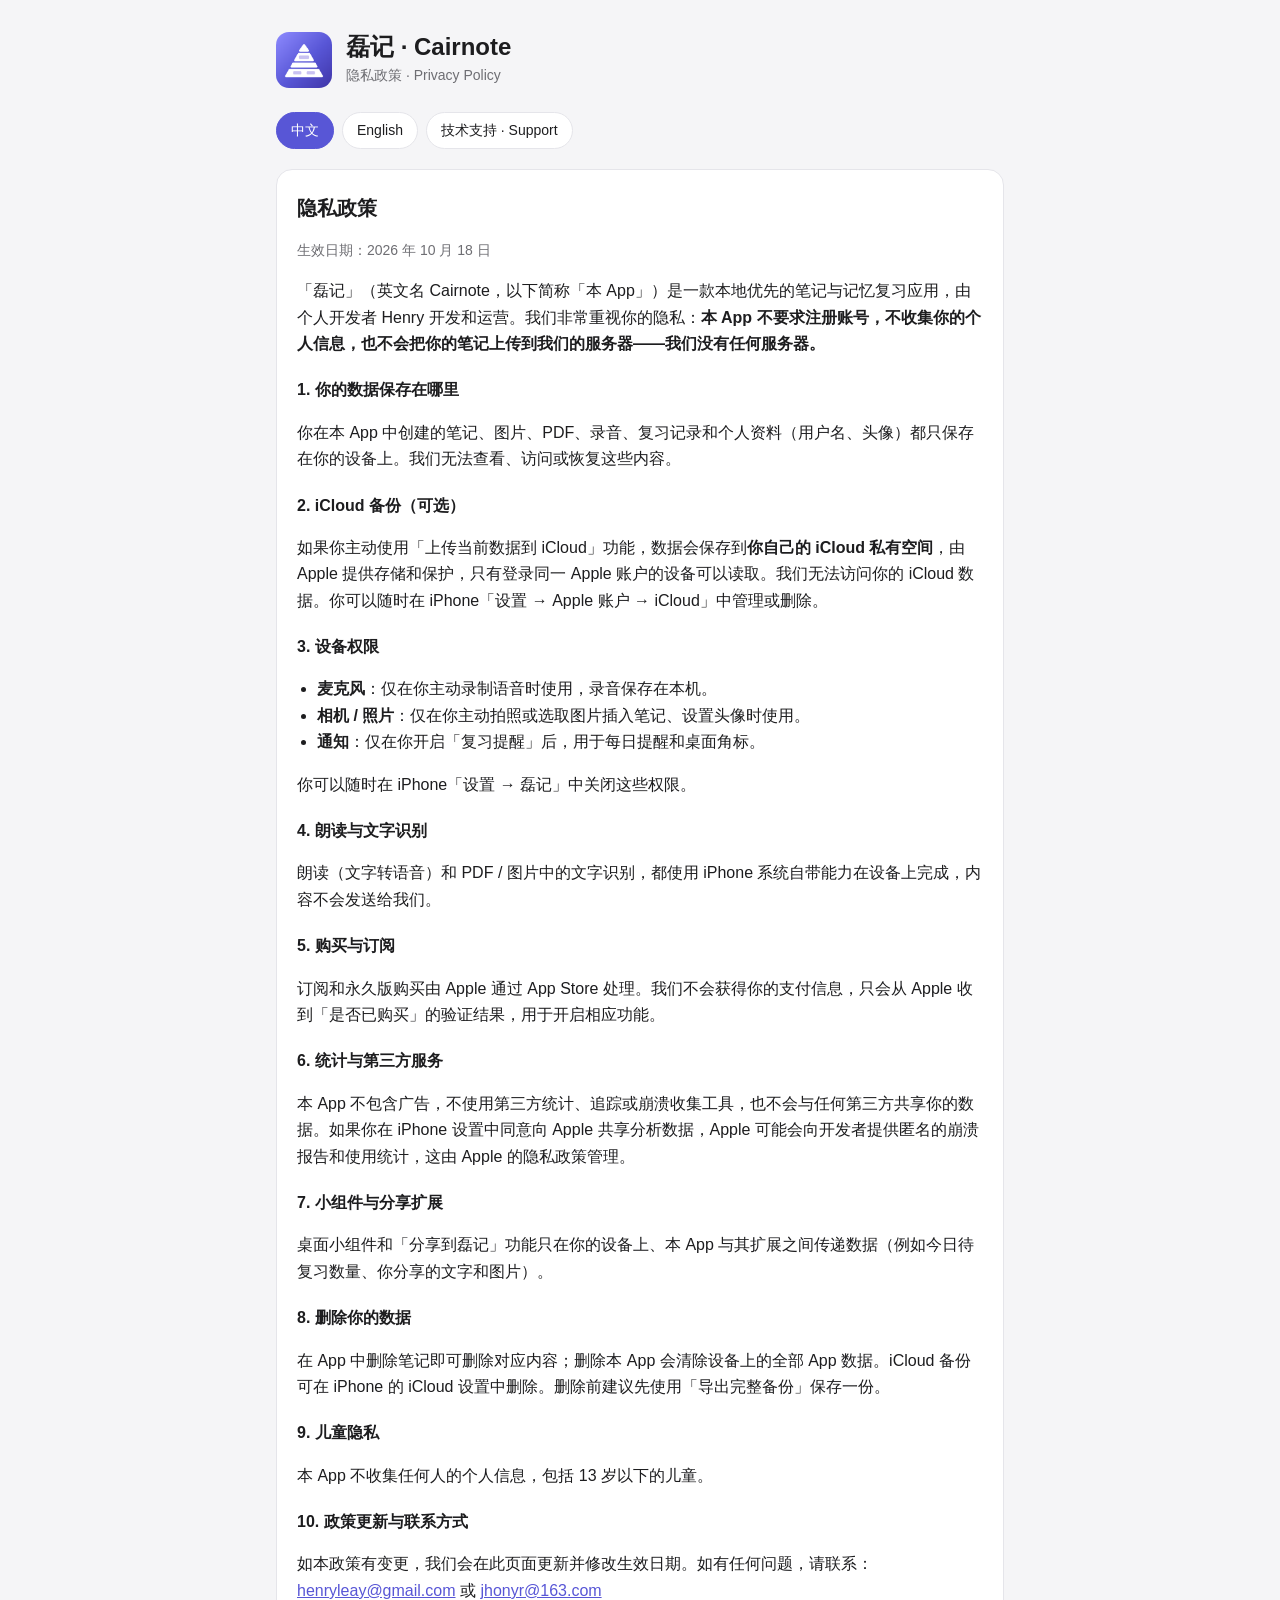
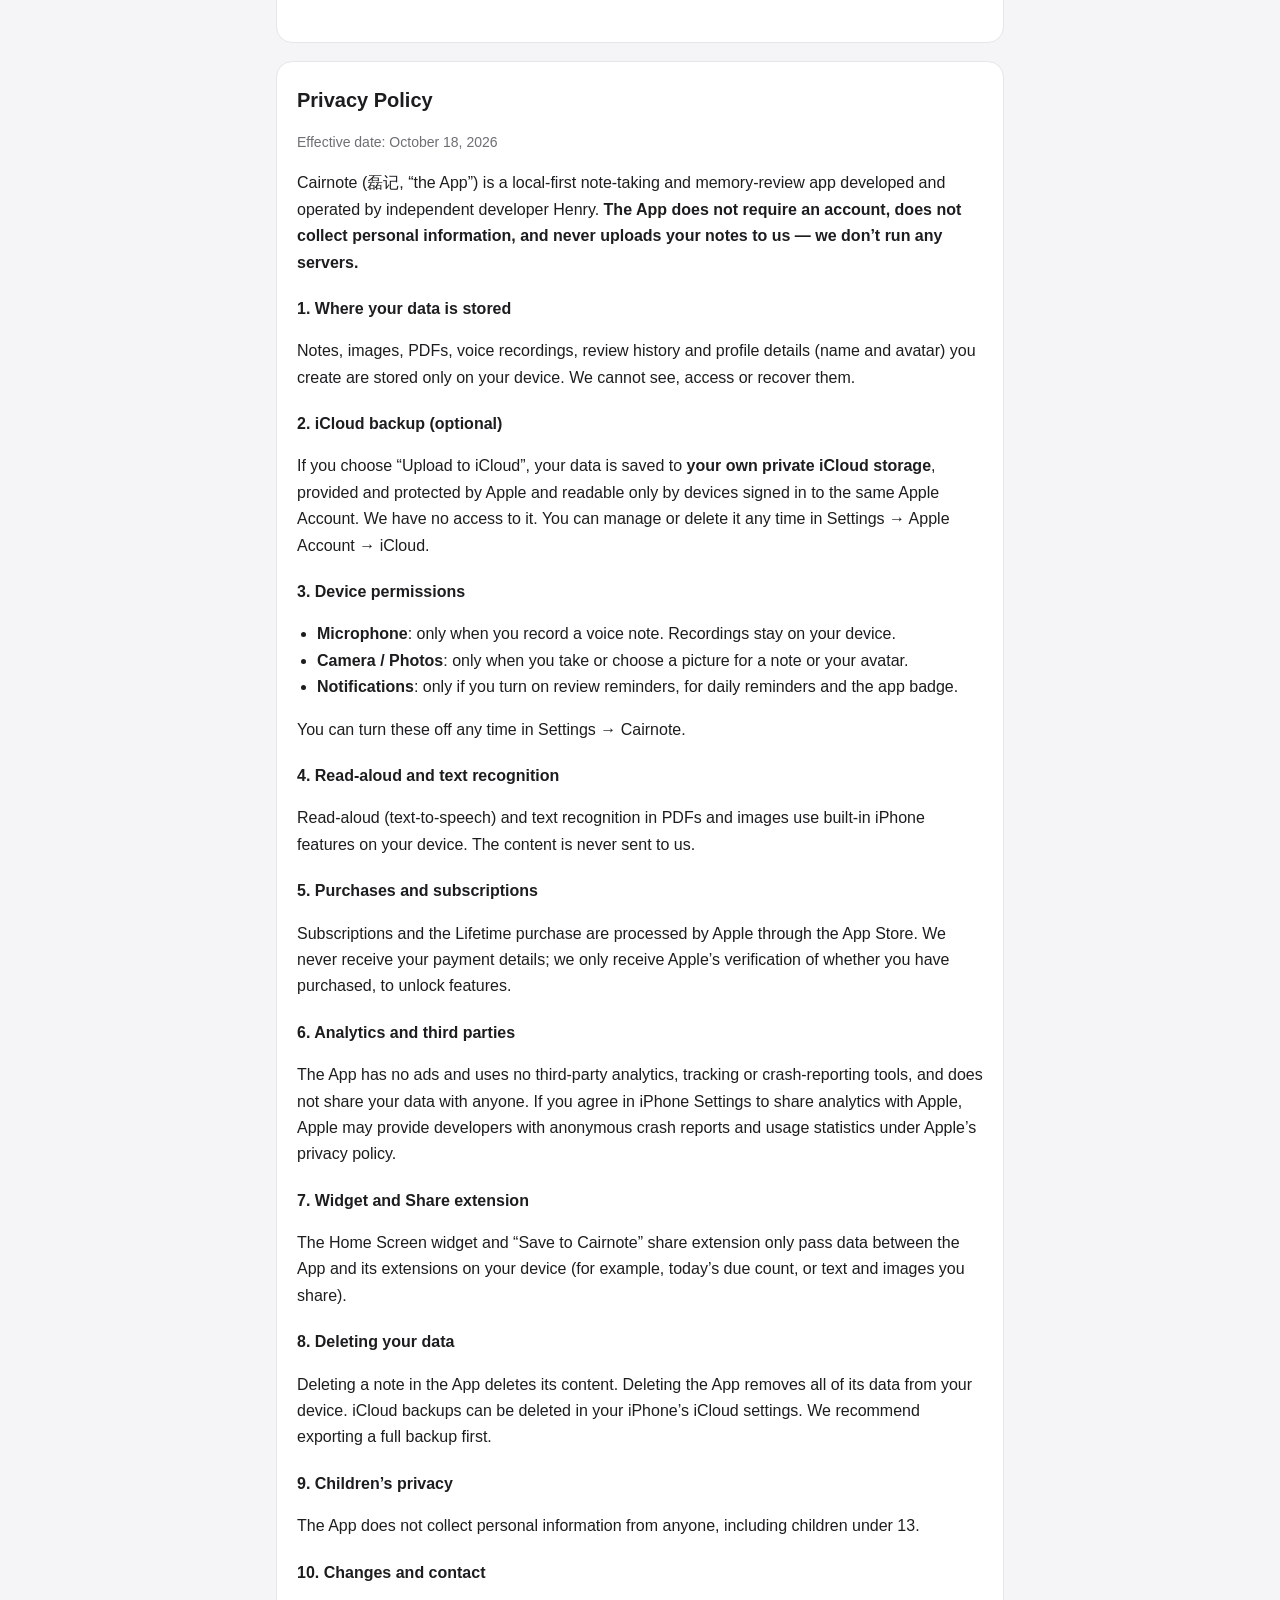
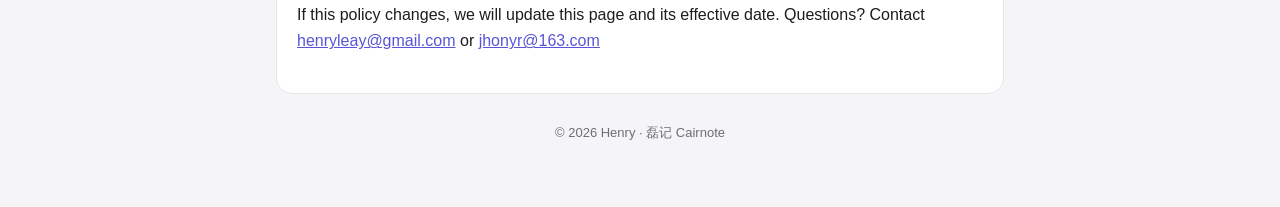
==== privacy.html @ 14d46712 "Add files via upload" ====
<!doctype html>
<html lang="zh-Hans"><head><meta charset="utf-8"><meta name="viewport" content="width=device-width,initial-scale=1">
<title>隐私政策 · Privacy Policy — 磊记 Cairnote</title><link rel="stylesheet" href="style.css"><link rel="icon" href="icon.png"></head>
<body><main>
<header><img src="icon.png" alt=""><div><h1>磊记 · Cairnote</h1><p>隐私政策 · Privacy Policy</p></div></header>
<nav><a href="#zh" class="on">中文</a><a href="#en">English</a><a href="support.html">技术支持 · Support</a></nav>

<section id="zh">
<h2>隐私政策</h2>
<p class="muted">生效日期：2026 年 10 月 18 日</p>
<p>「磊记」（英文名 Cairnote，以下简称「本 App」）是一款本地优先的笔记与记忆复习应用，由个人开发者 Henry 开发和运营。我们非常重视你的隐私：<strong>本 App 不要求注册账号，不收集你的个人信息，也不会把你的笔记上传到我们的服务器——我们没有任何服务器。</strong></p>

<h3>1. 你的数据保存在哪里</h3>
<p>你在本 App 中创建的笔记、图片、PDF、录音、复习记录和个人资料（用户名、头像）都只保存在你的设备上。我们无法查看、访问或恢复这些内容。</p>

<h3>2. iCloud 备份（可选）</h3>
<p>如果你主动使用「上传当前数据到 iCloud」功能，数据会保存到<strong>你自己的 iCloud 私有空间</strong>，由 Apple 提供存储和保护，只有登录同一 Apple 账户的设备可以读取。我们无法访问你的 iCloud 数据。你可以随时在 iPhone「设置 → Apple 账户 → iCloud」中管理或删除。</p>

<h3>3. 设备权限</h3>
<ul>
<li><strong>麦克风</strong>：仅在你主动录制语音时使用，录音保存在本机。</li>
<li><strong>相机 / 照片</strong>：仅在你主动拍照或选取图片插入笔记、设置头像时使用。</li>
<li><strong>通知</strong>：仅在你开启「复习提醒」后，用于每日提醒和桌面角标。</li>
</ul>
<p>你可以随时在 iPhone「设置 → 磊记」中关闭这些权限。</p>

<h3>4. 朗读与文字识别</h3>
<p>朗读（文字转语音）和 PDF / 图片中的文字识别，都使用 iPhone 系统自带能力在设备上完成，内容不会发送给我们。</p>

<h3>5. 购买与订阅</h3>
<p>订阅和永久版购买由 Apple 通过 App Store 处理。我们不会获得你的支付信息，只会从 Apple 收到「是否已购买」的验证结果，用于开启相应功能。</p>

<h3>6. 统计与第三方服务</h3>
<p>本 App 不包含广告，不使用第三方统计、追踪或崩溃收集工具，也不会与任何第三方共享你的数据。如果你在 iPhone 设置中同意向 Apple 共享分析数据，Apple 可能会向开发者提供匿名的崩溃报告和使用统计，这由 Apple 的隐私政策管理。</p>

<h3>7. 小组件与分享扩展</h3>
<p>桌面小组件和「分享到磊记」功能只在你的设备上、本 App 与其扩展之间传递数据（例如今日待复习数量、你分享的文字和图片）。</p>

<h3>8. 删除你的数据</h3>
<p>在 App 中删除笔记即可删除对应内容；删除本 App 会清除设备上的全部 App 数据。iCloud 备份可在 iPhone 的 iCloud 设置中删除。删除前建议先使用「导出完整备份」保存一份。</p>

<h3>9. 儿童隐私</h3>
<p>本 App 不收集任何人的个人信息，包括 13 岁以下的儿童。</p>

<h3>10. 政策更新与联系方式</h3>
<p>如本政策有变更，我们会在此页面更新并修改生效日期。如有任何问题，请联系：<a href="mailto:henryleay@gmail.com">henryleay@gmail.com</a> 或 <a href="mailto:jhonyr@163.com">jhonyr@163.com</a></p>
</section>

<section id="en">
<h2>Privacy Policy</h2>
<p class="muted">Effective date: October 18, 2026</p>
<p>Cairnote (磊记, “the App”) is a local-first note-taking and memory-review app developed and operated by independent developer Henry. <strong>The App does not require an account, does not collect personal information, and never uploads your notes to us — we don’t run any servers.</strong></p>

<h3>1. Where your data is stored</h3>
<p>Notes, images, PDFs, voice recordings, review history and profile details (name and avatar) you create are stored only on your device. We cannot see, access or recover them.</p>

<h3>2. iCloud backup (optional)</h3>
<p>If you choose “Upload to iCloud”, your data is saved to <strong>your own private iCloud storage</strong>, provided and protected by Apple and readable only by devices signed in to the same Apple Account. We have no access to it. You can manage or delete it any time in Settings → Apple Account → iCloud.</p>

<h3>3. Device permissions</h3>
<ul>
<li><strong>Microphone</strong>: only when you record a voice note. Recordings stay on your device.</li>
<li><strong>Camera / Photos</strong>: only when you take or choose a picture for a note or your avatar.</li>
<li><strong>Notifications</strong>: only if you turn on review reminders, for daily reminders and the app badge.</li>
</ul>
<p>You can turn these off any time in Settings → Cairnote.</p>

<h3>4. Read-aloud and text recognition</h3>
<p>Read-aloud (text-to-speech) and text recognition in PDFs and images use built-in iPhone features on your device. The content is never sent to us.</p>

<h3>5. Purchases and subscriptions</h3>
<p>Subscriptions and the Lifetime purchase are processed by Apple through the App Store. We never receive your payment details; we only receive Apple’s verification of whether you have purchased, to unlock features.</p>

<h3>6. Analytics and third parties</h3>
<p>The App has no ads and uses no third-party analytics, tracking or crash-reporting tools, and does not share your data with anyone. If you agree in iPhone Settings to share analytics with Apple, Apple may provide developers with anonymous crash reports and usage statistics under Apple’s privacy policy.</p>

<h3>7. Widget and Share extension</h3>
<p>The Home Screen widget and “Save to Cairnote” share extension only pass data between the App and its extensions on your device (for example, today’s due count, or text and images you share).</p>

<h3>8. Deleting your data</h3>
<p>Deleting a note in the App deletes its content. Deleting the App removes all of its data from your device. iCloud backups can be deleted in your iPhone’s iCloud settings. We recommend exporting a full backup first.</p>

<h3>9. Children’s privacy</h3>
<p>The App does not collect personal information from anyone, including children under 13.</p>

<h3>10. Changes and contact</h3>
<p>If this policy changes, we will update this page and its effective date. Questions? Contact <a href="mailto:henryleay@gmail.com">henryleay@gmail.com</a> or <a href="mailto:jhonyr@163.com">jhonyr@163.com</a></p>
</section>
<footer>© 2026 Henry · 磊记 Cairnote</footer>
</main></body></html>
---- style.css ----
:root{--bg:#f5f5f7;--card:#fff;--ink:#1d1d1f;--muted:#6e6e73;--accent:#5856D6;--line:#e5e5ea}
@media (prefers-color-scheme:dark){:root{--bg:#000;--card:#1c1c1e;--ink:#f5f5f7;--muted:#a1a1a6;--accent:#7D7AFF;--line:#38383a}}
*{box-sizing:border-box}html{-webkit-text-size-adjust:100%}
body{margin:0;background:var(--bg);color:var(--ink);font:16px/1.65 -apple-system,BlinkMacSystemFont,"PingFang SC","Helvetica Neue",Arial,sans-serif}
main{max-width:760px;margin:0 auto;padding:32px 16px 64px}
header{display:flex;align-items:center;gap:14px;margin-bottom:24px}
header img{width:56px;height:56px;border-radius:13px}
header h1{font-size:24px;margin:0;line-height:1.2}header p{margin:2px 0 0;color:var(--muted);font-size:14px}
nav{display:flex;gap:8px;flex-wrap:wrap;margin:0 0 20px}
nav a{padding:6px 14px;border-radius:999px;background:var(--card);border:1px solid var(--line);color:var(--ink);text-decoration:none;font-size:14px}
nav a.on{background:var(--accent);border-color:var(--accent);color:#fff}
section{background:var(--card);border:1px solid var(--line);border-radius:16px;padding:22px 20px;margin:0 0 18px}
h2{font-size:20px;margin:0 0 6px}h3{font-size:16px;margin:20px 0 4px}
p,li{color:var(--ink)}.muted{color:var(--muted);font-size:14px}
a{color:var(--accent)}ul{padding-left:20px}
footer{color:var(--muted);font-size:13px;text-align:center;margin-top:28px}
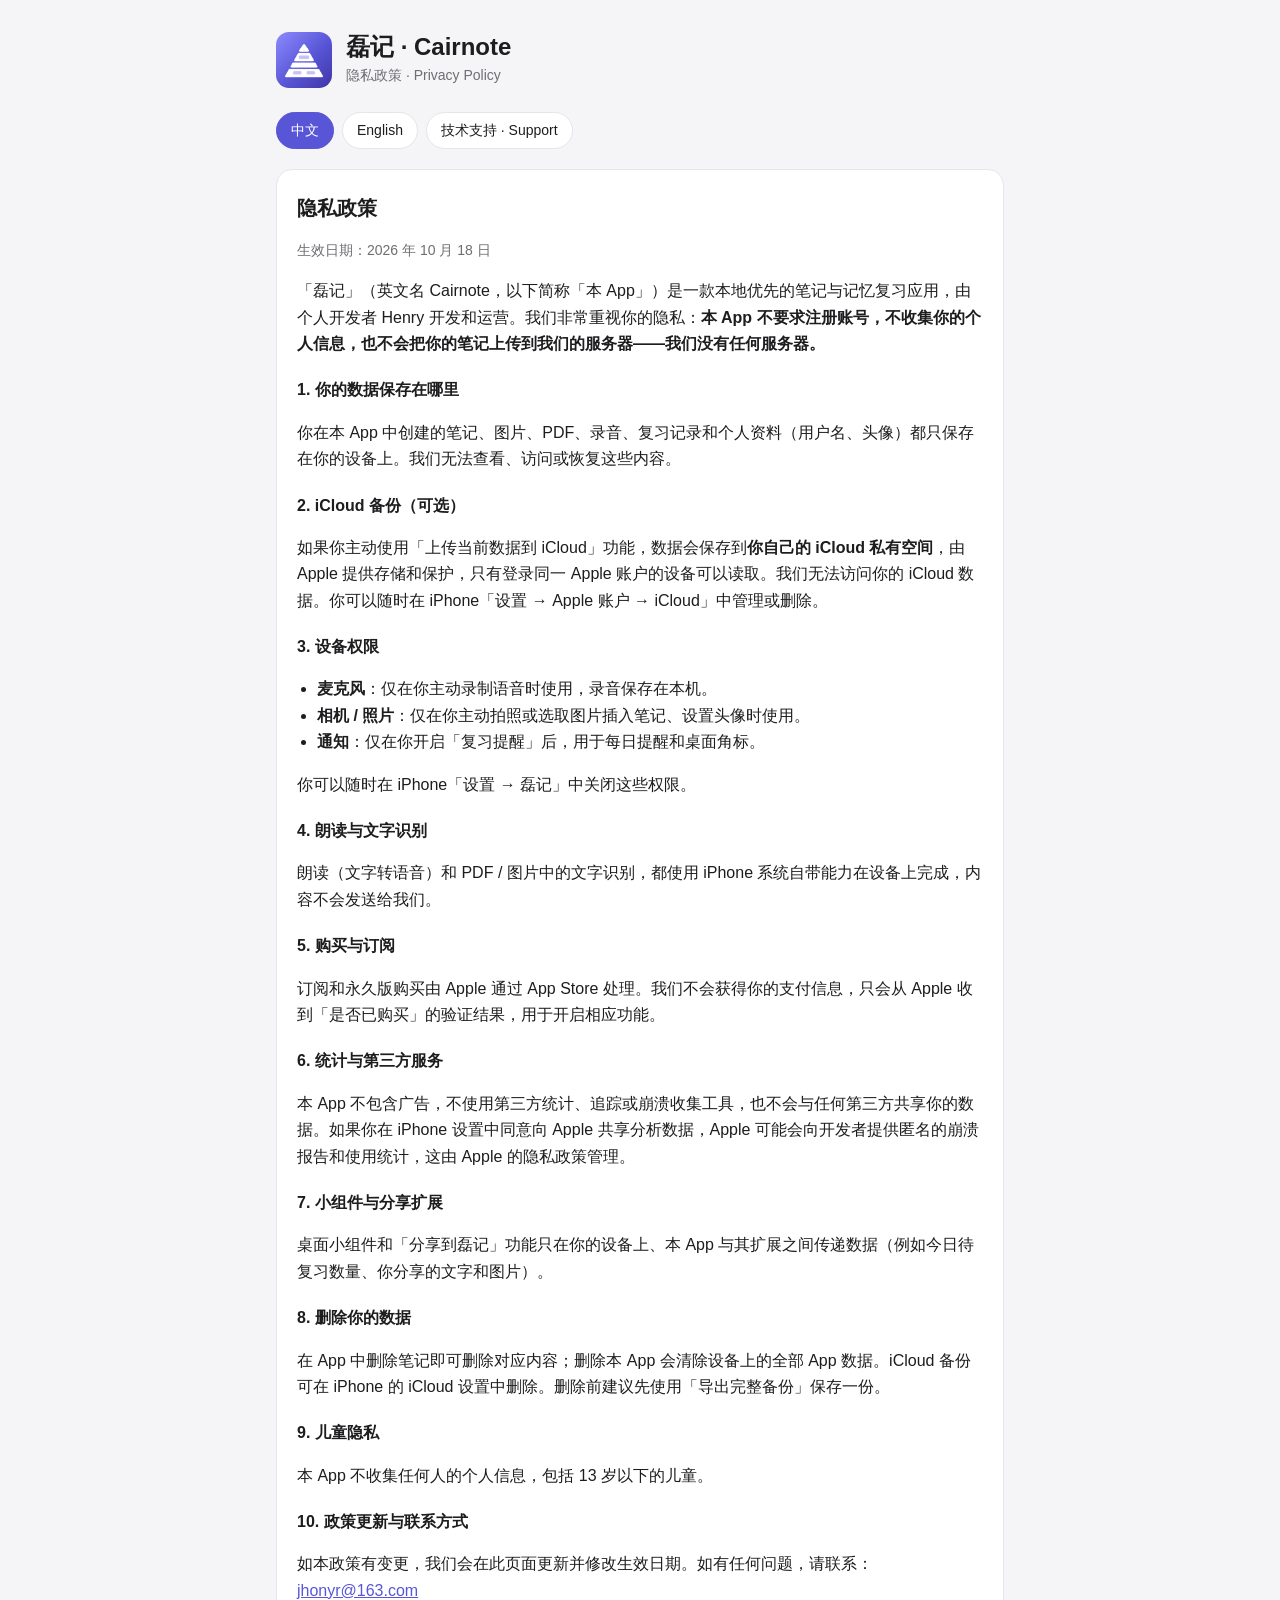
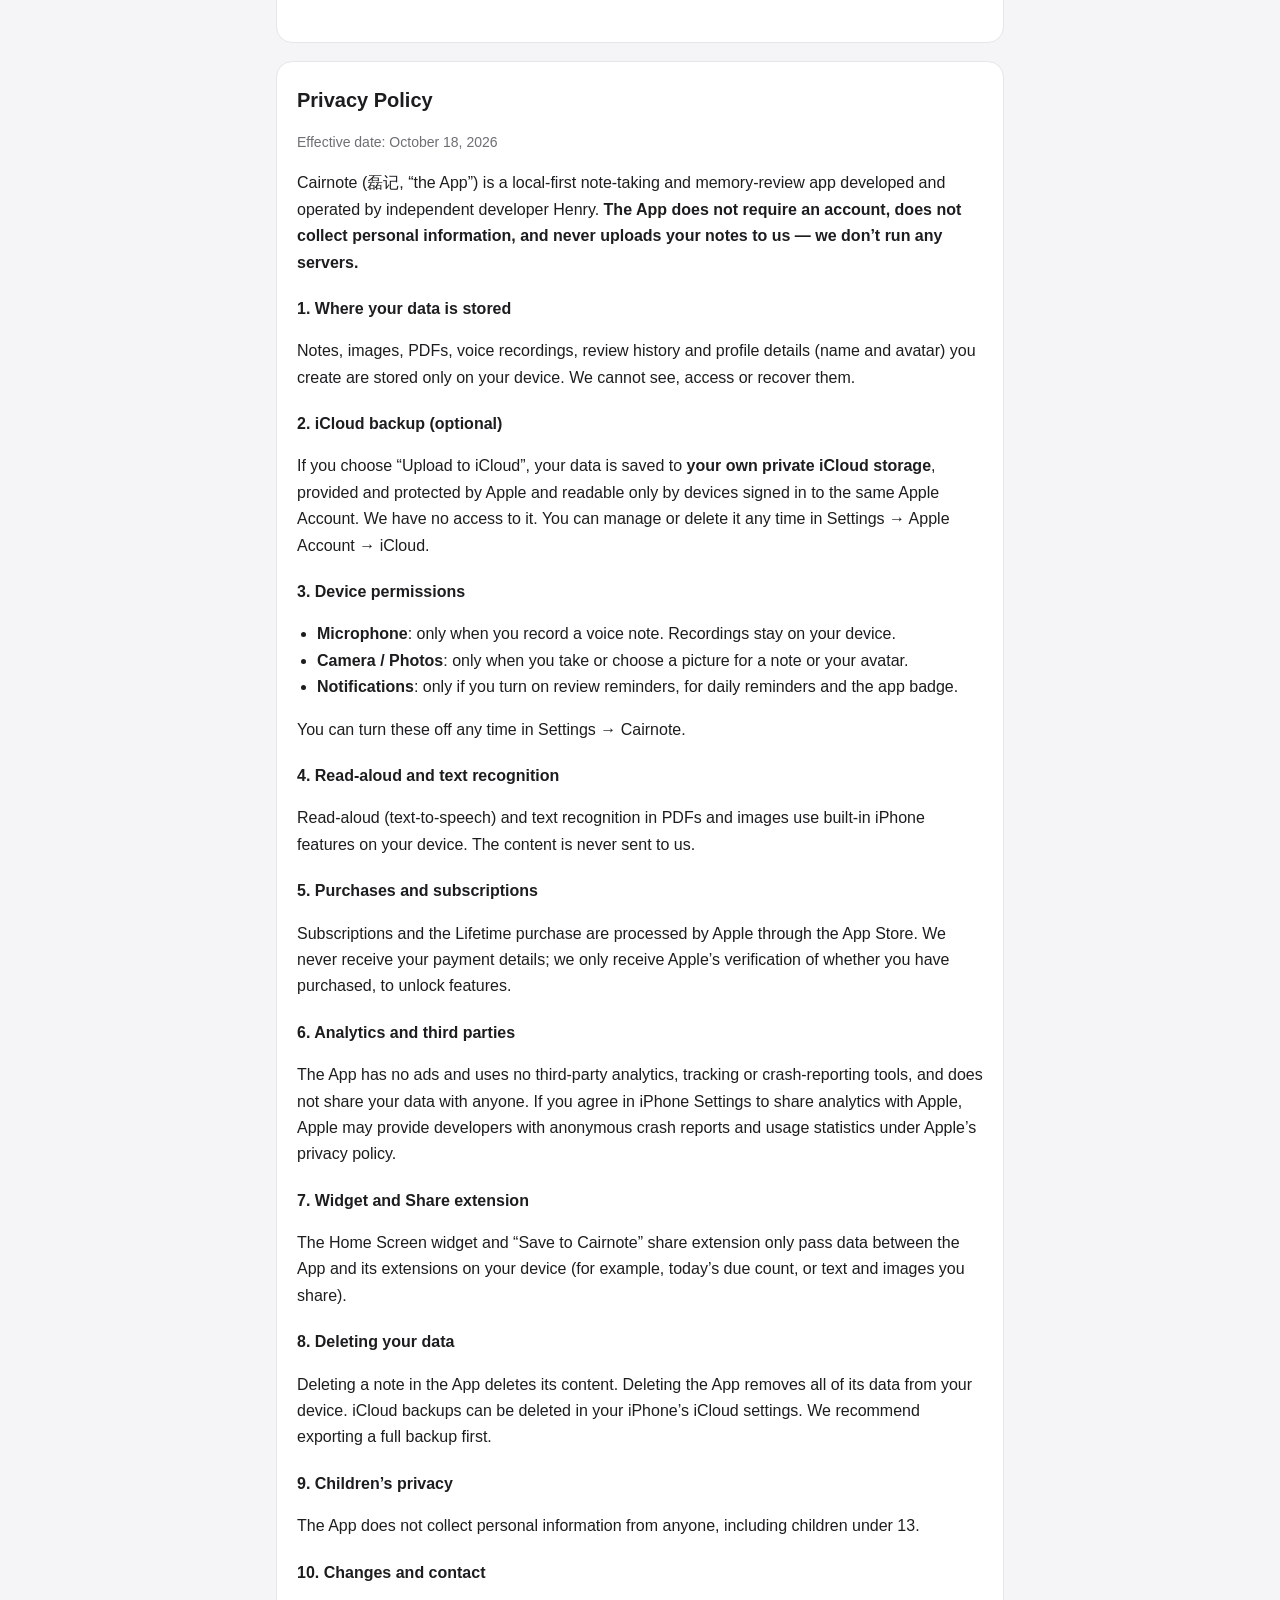
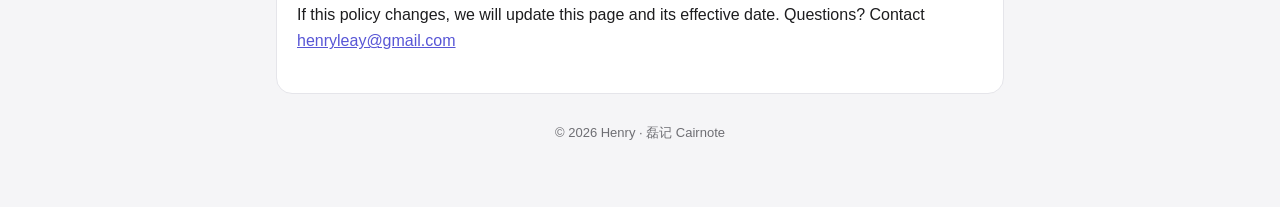
==== commit 6cbc33a4: "Update privacy policy contact informationUpdate privacy page contact emails Removed one contact emai" ====
--- a/privacy.html
+++ b/privacy.html
@@ -43,7 +43,7 @@
 <p>本 App 不收集任何人的个人信息，包括 13 岁以下的儿童。</p>
 
 <h3>10. 政策更新与联系方式</h3>
-<p>如本政策有变更，我们会在此页面更新并修改生效日期。如有任何问题，请联系：<a href="mailto:henryleay@gmail.com">henryleay@gmail.com</a> 或 <a href="mailto:jhonyr@163.com">jhonyr@163.com</a></p>
+<p>如本政策有变更，我们会在此页面更新并修改生效日期。如有任何问题，请联系：<a href="mailto:jhonyr@163.com">jhonyr@163.com</a></p>
 </section>
 
 <section id="en">
@@ -84,7 +84,7 @@
 <p>The App does not collect personal information from anyone, including children under 13.</p>
 
 <h3>10. Changes and contact</h3>
-<p>If this policy changes, we will update this page and its effective date. Questions? Contact <a href="mailto:henryleay@gmail.com">henryleay@gmail.com</a> or <a href="mailto:jhonyr@163.com">jhonyr@163.com</a></p>
+<p>If this policy changes, we will update this page and its effective date. Questions? Contact <a href="mailto:henryleay@gmail.com">henryleay@gmail.com</a></p>
 </section>
 <footer>© 2026 Henry · 磊记 Cairnote</footer>
 </main></body></html>
